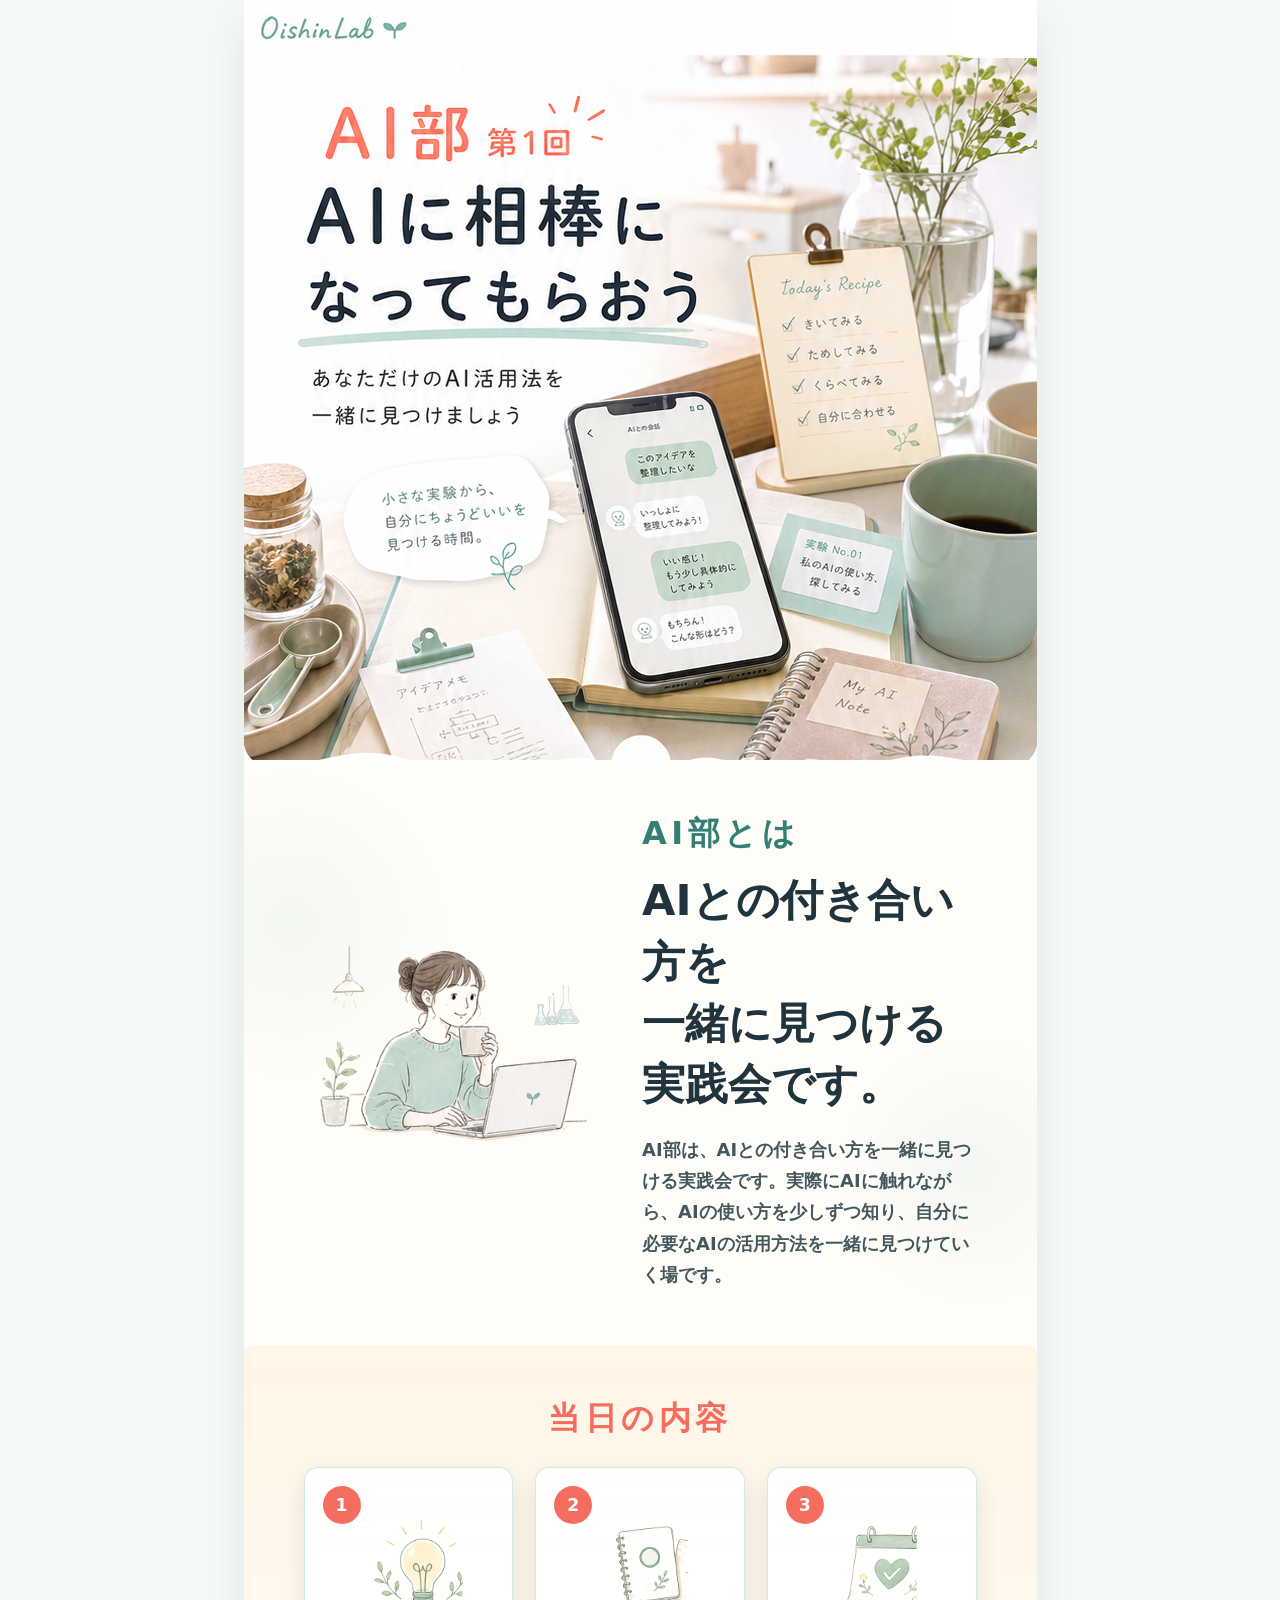
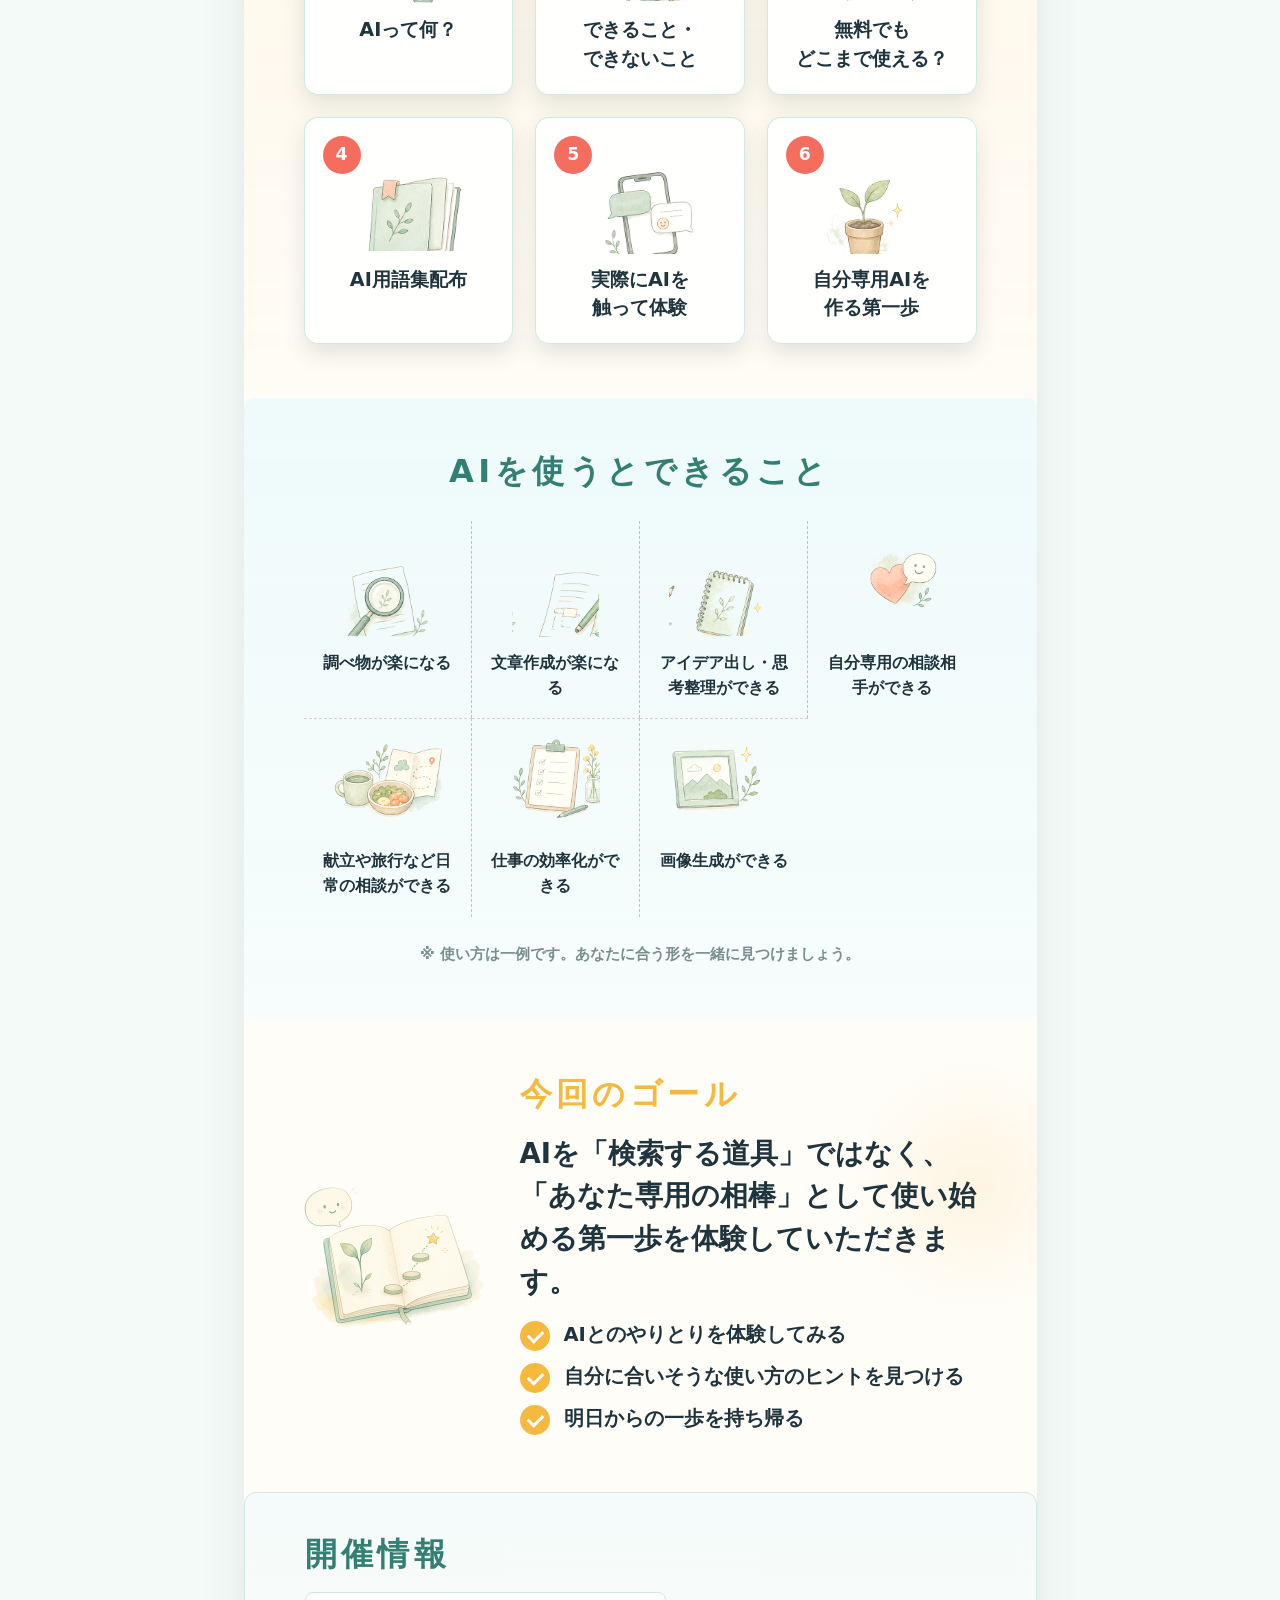
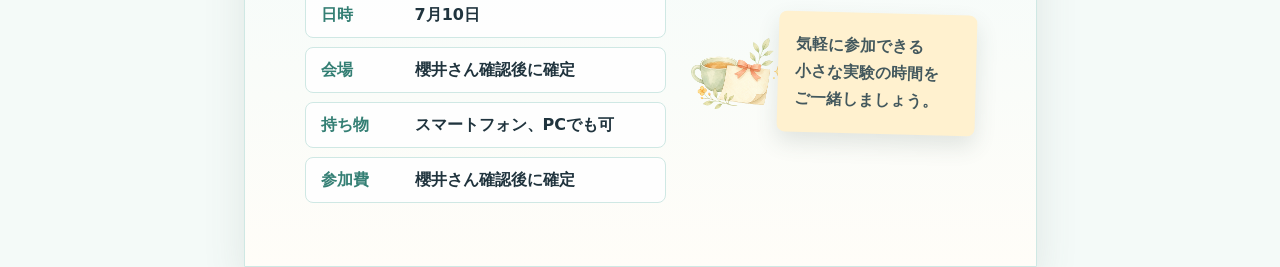
==== ai-bu-lp/index.html @ 0772663a "Add AI部 第1回 LP (ai-bu-lp) under /ai-bu-lp/ Codex-produced landing page for sharing with 桜井さん, deploy" ====
<!doctype html>
<html lang="ja">
  <head>
    <meta charset="utf-8">
    <meta name="viewport" content="width=device-width, initial-scale=1">
    <title>AI部 第1回 | AIに相棒になってもらおう</title>
    <meta name="description" content="AI部 第1回「AIに相棒になってもらおう」の案内ページです。AIとの付き合い方を一緒に見つける実践会です。">
    <link rel="stylesheet" href="./styles.css?v=dedupe-illustrations-20260704">
  </head>
  <body>
    <main class="lp" aria-label="AI部 第1回 LP">
      <section class="hero" aria-labelledby="hero-title">
        <img src="./assets/e-plan-hero.png" alt="">
        <div class="hero-text sr-only">
          <p>AI部 第1回</p>
          <h1 id="hero-title">AIに相棒になってもらおう</h1>
          <p>あなただけのAI活用法を一緒に見つけましょう</p>
        </div>
      </section>

      <section class="about section" aria-labelledby="about-title">
        <div class="about-illust" aria-hidden="true">
          <img src="./assets/illustrations-clean/about-illustration.png" alt="">
        </div>
        <div class="about-copy">
          <p class="section-label green" id="about-title">AI部とは</p>
          <h2>AIとの付き合い方を<br>一緒に見つける<br>実践会です。</h2>
          <p>
            AI部は、AIとの付き合い方を一緒に見つける実践会です。実際にAIに触れながら、AIの使い方を少しずつ知り、自分に必要なAIの活用方法を一緒に見つけていく場です。
          </p>
        </div>
      </section>

      <section class="program section warm-band" aria-labelledby="program-title">
        <p class="section-label coral center" id="program-title">当日の内容</p>
        <div class="program-grid">
          <article class="program-card">
            <span class="number">1</span>
            <img src="./assets/illustrations-clean/program-ai-what.png" alt="">
            <h3>AIって何？</h3>
          </article>
          <article class="program-card">
            <span class="number">2</span>
            <img src="./assets/illustrations-clean/program-can-cannot.png" alt="">
            <h3>できること・<br>できないこと</h3>
          </article>
          <article class="program-card">
            <span class="number">3</span>
            <img src="./assets/illustrations-clean/program-free.png" alt="">
            <h3>無料でも<br>どこまで使える？</h3>
          </article>
          <article class="program-card">
            <span class="number">4</span>
            <img src="./assets/illustrations-clean/program-glossary.png" alt="">
            <h3>AI用語集配布</h3>
          </article>
          <article class="program-card">
            <span class="number">5</span>
            <img src="./assets/illustrations-clean/program-touch.png" alt="">
            <h3>実際にAIを<br>触って体験</h3>
          </article>
          <article class="program-card">
            <span class="number">6</span>
            <img src="./assets/illustrations-clean/program-personal.png" alt="">
            <h3>自分専用AIを<br>作る第一歩</h3>
          </article>
        </div>
      </section>

      <section class="can-do section cool-band" aria-labelledby="can-do-title">
        <p class="section-label green center" id="can-do-title">AIを使うとできること</p>
        <div class="can-do-grid">
          <article>
            <img src="./assets/illustrations-clean/cando-search.png" alt="">
            <p>調べ物が楽になる</p>
          </article>
          <article>
            <img src="./assets/illustrations-clean/cando-writing.png" alt="">
            <p>文章作成が楽になる</p>
          </article>
          <article>
            <img src="./assets/illustrations-clean/cando-ideas.png" alt="">
            <p>アイデア出し・思考整理ができる</p>
          </article>
          <article>
            <img src="./assets/illustrations-clean/cando-companion.png" alt="">
            <p>自分専用の相談相手ができる</p>
          </article>
          <article>
            <img src="./assets/illustrations-clean/cando-daily.png" alt="">
            <p>献立や旅行など日常の相談ができる</p>
          </article>
          <article>
            <img src="./assets/illustrations-clean/cando-work.png" alt="">
            <p>仕事の効率化ができる</p>
          </article>
          <article>
            <img src="./assets/illustrations-clean/cando-image.png" alt="">
            <p>画像生成ができる</p>
          </article>
        </div>
        <p class="note">※ 使い方は一例です。あなたに合う形を一緒に見つけましょう。</p>
      </section>

      <section class="goal section" aria-labelledby="goal-title">
        <div class="goal-illust" aria-hidden="true">
          <img src="./assets/illustrations-clean/goal-first-step.png" alt="">
        </div>
        <div class="goal-copy">
          <p class="section-label yellow" id="goal-title">今回のゴール</p>
          <p class="goal-lead">AIを「検索する道具」ではなく、「あなた専用の相棒」として使い始める第一歩を体験していただきます。</p>
          <ul>
            <li>AIとのやりとりを体験してみる</li>
            <li>自分に合いそうな使い方のヒントを見つける</li>
            <li>明日からの一歩を持ち帰る</li>
          </ul>
        </div>
      </section>

      <section class="event section" aria-labelledby="event-title">
        <div class="event-copy">
          <p class="section-label green" id="event-title">開催情報</p>
          <dl>
            <div><dt>日時</dt><dd>7月10日</dd></div>
            <div><dt>会場</dt><dd>櫻井さん確認後に確定</dd></div>
            <div><dt>持ち物</dt><dd>スマートフォン、PCでも可</dd></div>
            <div><dt>参加費</dt><dd>櫻井さん確認後に確定</dd></div>
          </dl>
        </div>
        <div class="event-note" aria-hidden="true">
          <img src="./assets/illustrations-clean/event-invitation.png" alt="">
          <p><span>気軽に参加できる</span><span>小さな実験の時間を</span><span>ご一緒しましょう。</span></p>
        </div>
      </section>
    </main>
  </body>
</html>
---- ai-bu-lp/styles.css ----
:root {
  color-scheme: light;
  --paper: #fffdf8;
  --white: #fffefa;
  --warm: #fff6e8;
  --cool: #effafa;
  --mint: #6fb5aa;
  --mint-dark: #347f74;
  --coral: #f56d5f;
  --yellow: #f5b93f;
  --ink: #20343e;
  --text: #43585d;
  --muted: #7b8e8f;
  --line: #cfe8e4;
  --shadow: 0 10px 22px rgba(62, 83, 76, 0.14);
  font-family: "Hiragino Maru Gothic ProN", "Yu Gothic", "Hiragino Sans", system-ui, sans-serif;
}

* {
  box-sizing: border-box;
}

body {
  margin: 0;
  background: #f4faf8;
  color: var(--text);
  font-size: 16px;
  line-height: 1.75;
}

img,
svg {
  display: block;
}

.lp {
  width: min(100%, 793px);
  margin-inline: auto;
  overflow: hidden;
  background: var(--paper);
  box-shadow: 0 18px 40px rgba(70, 91, 84, 0.12);
}

.hero {
  position: relative;
  background: #fff;
}

.hero::after {
  content: "";
  position: absolute;
  top: 0;
  right: 0;
  width: 86px;
  height: 58px;
  border-radius: 0 0 0 20px;
  background: #fff;
}

.hero img {
  width: 100%;
  height: auto;
}

.sr-only {
  position: absolute;
  width: 1px;
  height: 1px;
  padding: 0;
  margin: -1px;
  overflow: hidden;
  clip: rect(0, 0, 0, 0);
  white-space: nowrap;
  border: 0;
}

.section {
  padding: 54px clamp(26px, 7vw, 60px);
}

.section-label {
  margin: 0 0 18px;
  font-size: clamp(1.62rem, 4vw, 2rem);
  font-weight: 900;
  line-height: 1.2;
  letter-spacing: 0.14em;
}

.green {
  color: var(--mint-dark);
}

.coral {
  color: var(--coral);
}

.yellow {
  color: var(--yellow);
}

.center {
  text-align: center;
}

.about {
  display: grid;
  grid-template-columns: 0.95fr 1.05fr;
  gap: 36px;
  align-items: center;
  background:
    radial-gradient(circle at 6% 28%, rgba(111, 181, 170, 0.08), transparent 18%),
    radial-gradient(circle at 92% 70%, rgba(111, 181, 170, 0.08), transparent 16%),
    var(--paper);
}

.about-illust {
  position: relative;
  min-height: 230px;
}

.about-illust img {
  width: 100%;
  max-width: 410px;
  margin-inline: auto;
}

.desk-line {
  position: absolute;
  left: 8%;
  right: 3%;
  bottom: 31px;
  height: 1px;
  background: rgba(52, 127, 116, 0.2);
}

.about-copy h2 {
  margin: 0 0 18px;
  color: var(--ink);
  font-size: clamp(1.95rem, 5.3vw, 2.7rem);
  font-weight: 900;
  line-height: 1.42;
  letter-spacing: 0;
}

.about-copy p:not(.section-label) {
  margin: 0;
  color: var(--text);
  font-size: clamp(1rem, 2.3vw, 1.12rem);
  font-weight: 700;
}

.warm-band,
.cool-band {
  border-radius: 10px;
}

.warm-band {
  background:
    linear-gradient(180deg, rgba(255, 246, 232, 0.92), rgba(255, 252, 246, 0.98)),
    var(--warm);
}

.cool-band {
  background:
    linear-gradient(180deg, rgba(239, 250, 250, 0.96), rgba(246, 253, 252, 0.98)),
    var(--cool);
}

.program-grid {
  display: grid;
  grid-template-columns: repeat(3, minmax(0, 1fr));
  gap: 22px;
  margin-top: 30px;
}

.program-card {
  position: relative;
  min-height: 196px;
  padding: 24px 16px 20px;
  background: rgba(255, 255, 255, 0.9);
  border: 1px solid rgba(207, 232, 228, 0.95);
  border-radius: 14px;
  box-shadow: var(--shadow);
  text-align: center;
}

.program-card::after {
  content: "";
  position: absolute;
  inset: 8px;
  border-radius: 10px;
  border: 1px solid rgba(255, 255, 255, 0.7);
  pointer-events: none;
}

.number {
  position: absolute;
  top: 18px;
  left: 18px;
  display: grid;
  place-items: center;
  width: 38px;
  height: 38px;
  border-radius: 50%;
  background: var(--coral);
  color: #fff;
  font-size: 1.08rem;
  font-weight: 900;
}

.program-card img {
  width: 134px;
  height: 104px;
  object-fit: contain;
  margin: 8px auto 12px;
  filter: saturate(1.04) contrast(1.03);
}

.program-card h3 {
  margin: 0;
  color: var(--ink);
  font-size: clamp(1.02rem, 2.4vw, 1.2rem);
  font-weight: 900;
  line-height: 1.5;
}

.can-do-grid {
  display: grid;
  grid-template-columns: repeat(4, minmax(0, 1fr));
  margin-top: 30px;
}

.can-do-grid article {
  min-height: 176px;
  padding: 20px 14px 18px;
  display: grid;
  align-content: start;
  justify-items: center;
  gap: 13px;
  border-right: 1px dashed rgba(52, 127, 116, 0.38);
}

.can-do-grid article:nth-child(4),
.can-do-grid article:last-child {
  border-right: 0;
}

.can-do-grid article:nth-child(n + 5) {
  border-top: 1px dashed rgba(52, 127, 116, 0.26);
}

.can-do-grid img {
  width: 126px;
  height: 96px;
  object-fit: contain;
  filter: saturate(1.07) contrast(1.06);
}

.can-do-grid p {
  margin: 0;
  color: var(--ink);
  font-size: clamp(0.9rem, 2vw, 1.02rem);
  font-weight: 850;
  line-height: 1.55;
  text-align: center;
}

.note {
  margin: 24px 0 0;
  color: var(--muted);
  font-size: 0.95rem;
  font-weight: 700;
  text-align: center;
}

.goal {
  display: grid;
  grid-template-columns: 180px minmax(0, 1fr);
  gap: 36px;
  align-items: center;
  background:
    radial-gradient(circle at 92% 35%, rgba(245, 185, 63, 0.12), transparent 16%),
    var(--paper);
}

.goal-illust img {
  width: 190px;
  max-width: 100%;
  margin-inline: auto;
}

.goal-lead {
  margin: 0 0 18px;
  color: var(--ink);
  font-size: clamp(1.25rem, 3.2vw, 1.72rem);
  font-weight: 900;
  line-height: 1.55;
}

.goal ul {
  margin: 0;
  padding: 0;
  list-style: none;
}

.goal li {
  position: relative;
  min-height: 34px;
  padding-left: 44px;
  color: var(--ink);
  font-size: clamp(1rem, 2.45vw, 1.22rem);
  font-weight: 850;
  line-height: 1.5;
}

.goal li + li {
  margin-top: 8px;
}

.goal li::before {
  content: "";
  position: absolute;
  left: 0;
  top: 1px;
  width: 30px;
  height: 30px;
  border-radius: 50%;
  background: var(--yellow);
}

.goal li::after {
  content: "";
  position: absolute;
  left: 8px;
  top: 10px;
  width: 12px;
  height: 7px;
  border-left: 3px solid #fff;
  border-bottom: 3px solid #fff;
  transform: rotate(-45deg);
}

.event {
  display: grid;
  grid-template-columns: minmax(0, 1fr) 286px;
  gap: 24px;
  align-items: center;
  padding-top: 42px;
  background: linear-gradient(180deg, #f4fbfa, #fffdf8);
  border: 1px solid var(--line);
  border-radius: 12px 12px 0 0;
}

.event dl {
  margin: 0;
}

.event dl div {
  display: grid;
  grid-template-columns: 94px minmax(0, 1fr);
  align-items: center;
  min-height: 46px;
  margin-bottom: 9px;
  padding: 8px 15px;
  background: rgba(255, 255, 255, 0.82);
  border: 1px solid var(--line);
  border-radius: 8px;
}

.event dt {
  color: var(--mint-dark);
  font-weight: 900;
}

.event dd {
  margin: 0;
  color: var(--ink);
  font-weight: 850;
}

.event-note {
  display: grid;
  grid-template-columns: 76px minmax(0, 1fr);
  align-items: center;
  gap: 12px;
}

.event-note img {
  width: 92px;
}

.event-note p {
  margin: 0;
  min-width: 178px;
  padding: 20px 17px;
  background: #fff1cf;
  border-radius: 8px;
  color: var(--text);
  font-size: 0.98rem;
  font-weight: 850;
  line-height: 1.72;
  box-shadow: var(--shadow);
  transform: rotate(1.5deg);
}

.event-note p span {
  display: block;
  white-space: nowrap;
}

@media (max-width: 680px) {
  .lp {
    box-shadow: none;
  }

  .section {
    padding: 42px 24px;
  }

  .about,
  .goal,
  .event {
    grid-template-columns: 1fr;
    text-align: center;
  }

  .about-copy h2 {
    font-size: 2rem;
  }

  .about-illust {
    min-height: 145px;
  }

  .about-illust img {
    width: 76%;
    max-width: 260px;
  }

  .program-grid {
    grid-template-columns: repeat(2, minmax(0, 1fr));
    gap: 14px;
  }

  .program-card {
    min-height: 178px;
    padding: 22px 10px 17px;
  }

  .program-card img {
    width: 112px;
    height: 84px;
    margin-top: 18px;
  }

  .number {
    top: 13px;
    left: 13px;
    width: 34px;
    height: 34px;
  }

  .can-do-grid {
    grid-template-columns: repeat(2, minmax(0, 1fr));
  }

  .can-do-grid article {
    min-height: 160px;
    border-right: 0;
    border-bottom: 1px dashed rgba(52, 127, 116, 0.28);
  }

  .can-do-grid article:nth-child(odd) {
    border-right: 1px dashed rgba(52, 127, 116, 0.28);
  }

  .can-do-grid article:nth-child(n + 5) {
    border-top: 0;
  }

  .can-do-grid article:last-child {
    grid-column: 1 / -1;
    min-height: 136px;
    border-right: 0;
  }

  .goal-illust img {
    margin-inline: auto;
  }

  .goal-lead {
    font-size: 1.35rem;
  }

  .goal li {
    text-align: left;
  }

  .event-note {
    grid-template-columns: 78px minmax(0, max-content);
    justify-content: center;
    text-align: left;
  }

  .event-note p {
    min-width: 178px;
  }
}

@media (max-width: 430px) {
  .section {
    padding-inline: 18px;
  }

  .program-grid {
    gap: 12px;
  }

  .program-card {
    min-height: 170px;
  }

  .program-card h3 {
    font-size: 0.95rem;
  }

  .can-do-grid p {
    font-size: 0.9rem;
  }

  .event dl div {
    grid-template-columns: 78px minmax(0, 1fr);
    text-align: left;
    font-size: 0.92rem;
  }
}
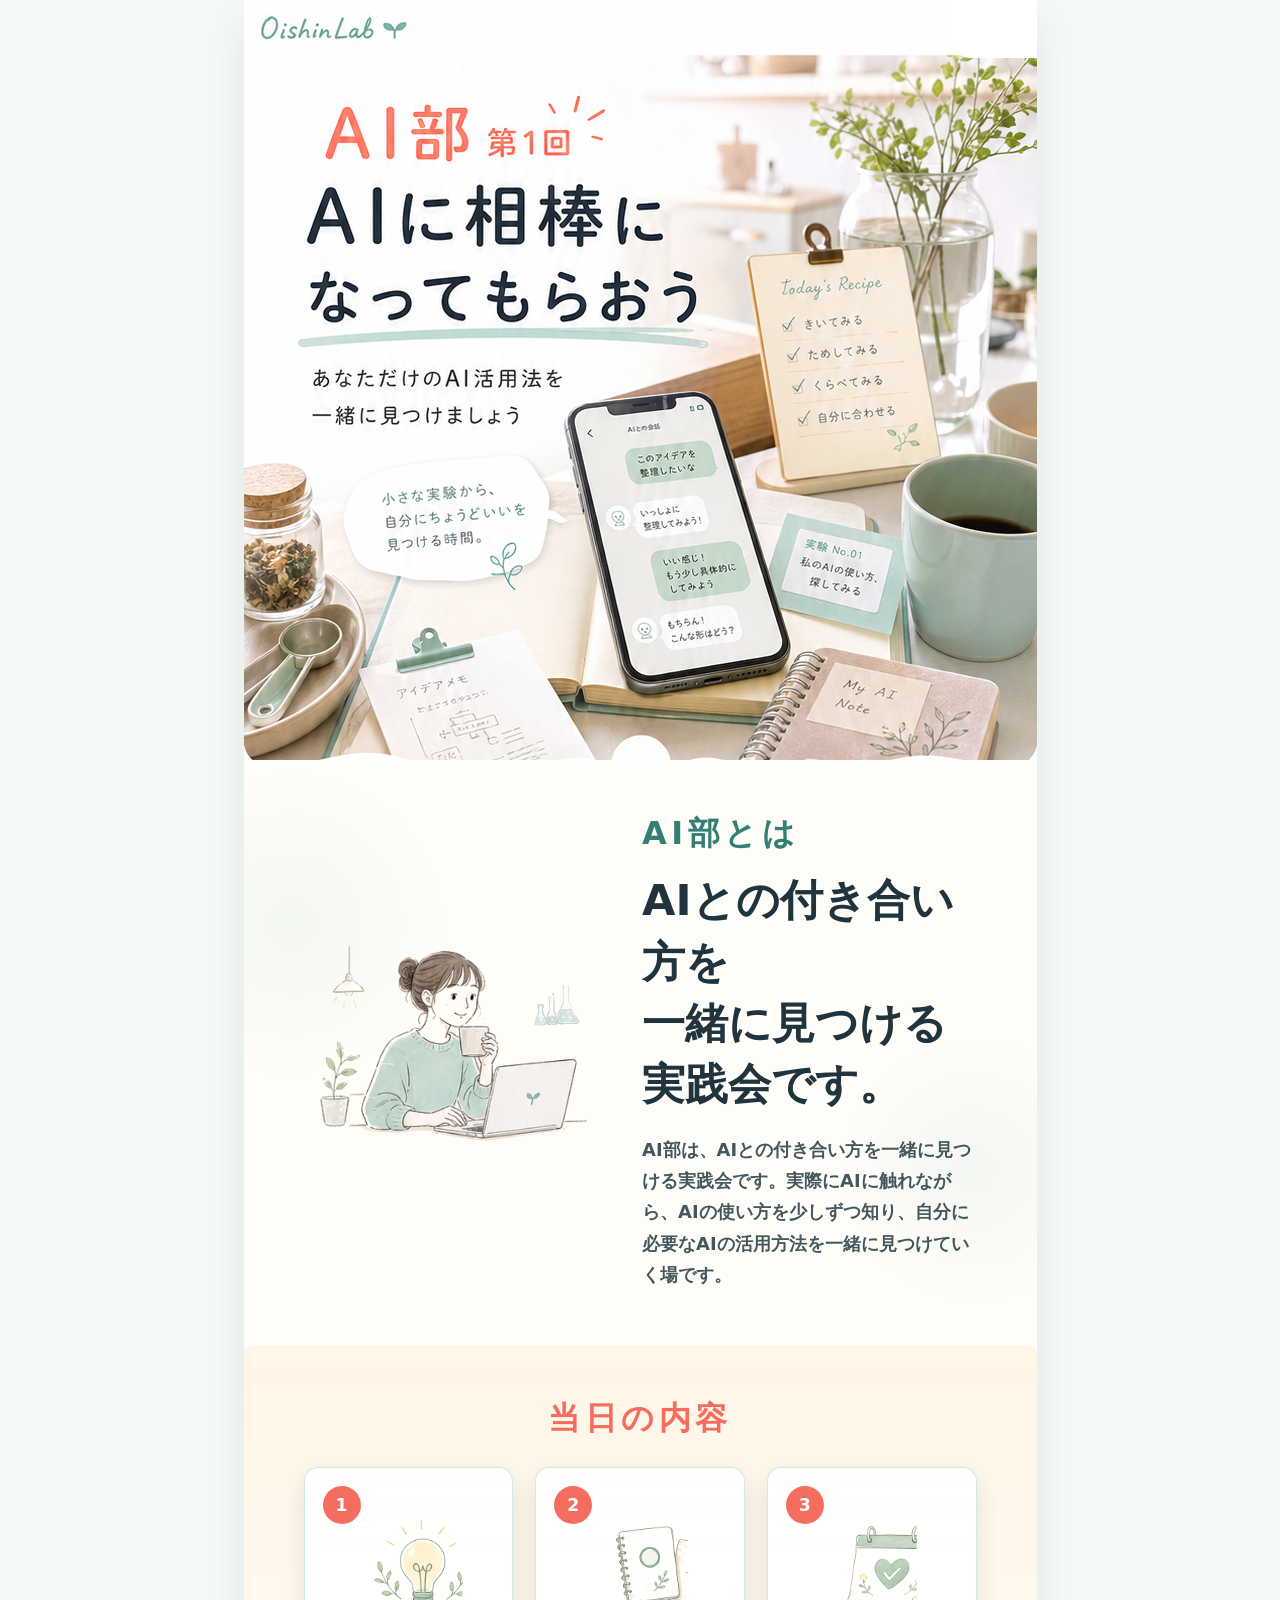
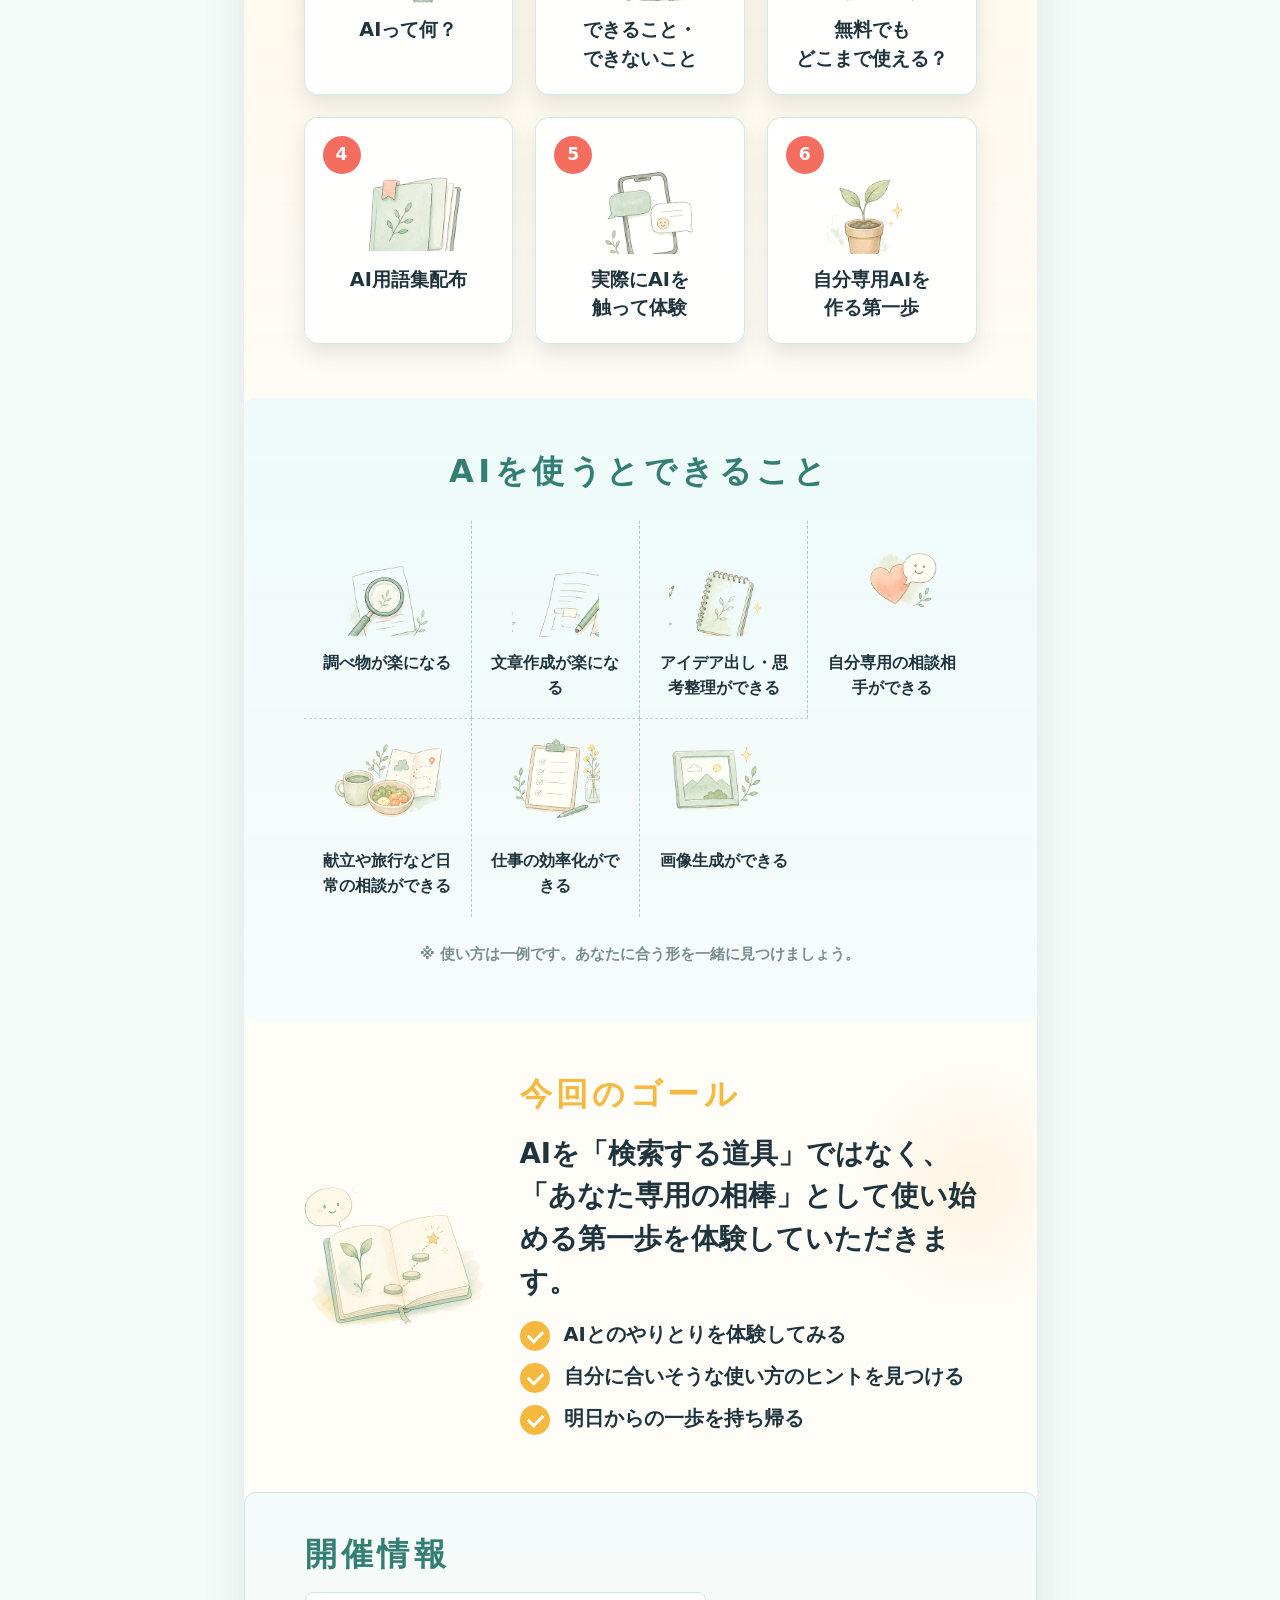
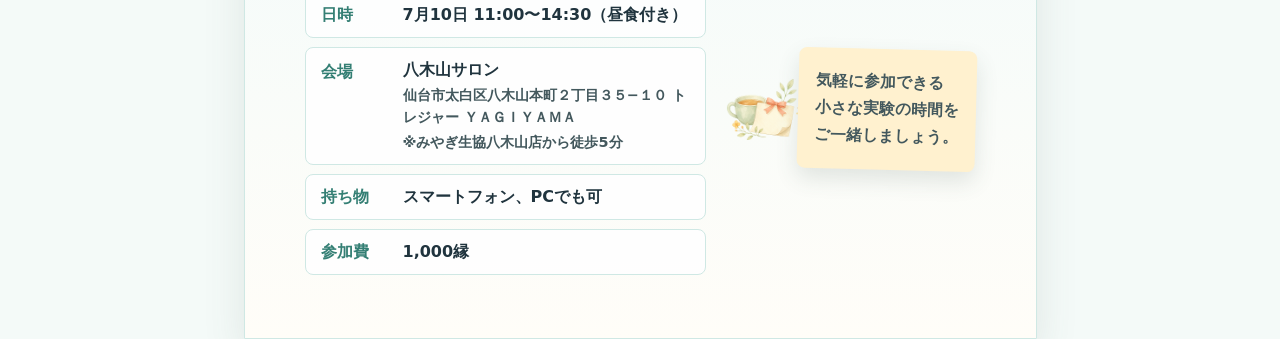
==== commit d18e3e5c: "Fill in AI部LP event details (venue, time, fee) Codex update after 桜井さん confirmed the missing venue/t" ====
--- a/ai-bu-lp/index.html
+++ b/ai-bu-lp/index.html
@@ -121,10 +121,17 @@
         <div class="event-copy">
           <p class="section-label green" id="event-title">開催情報</p>
           <dl>
-            <div><dt>日時</dt><dd>7月10日</dd></div>
-            <div><dt>会場</dt><dd>櫻井さん確認後に確定</dd></div>
+            <div><dt>日時</dt><dd>7月10日 11:00〜14:30（昼食付き）</dd></div>
+            <div class="venue-row">
+              <dt>会場</dt>
+              <dd>
+                八木山サロン
+                <span>仙台市太白区八木山本町２丁目３５−１０ トレジャー ＹＡＧＩＹＡＭＡ</span>
+                <span>※みやぎ生協八木山店から徒歩5分</span>
+              </dd>
+            </div>
             <div><dt>持ち物</dt><dd>スマートフォン、PCでも可</dd></div>
-            <div><dt>参加費</dt><dd>櫻井さん確認後に確定</dd></div>
+            <div><dt>参加費</dt><dd>1,000縁</dd></div>
           </dl>
         </div>
         <div class="event-note" aria-hidden="true">
--- a/ai-bu-lp/styles.css
+++ b/ai-bu-lp/styles.css
@@ -342,8 +342,8 @@
 
 .event {
   display: grid;
-  grid-template-columns: minmax(0, 1fr) 286px;
-  gap: 24px;
+  grid-template-columns: minmax(0, 1fr) 250px;
+  gap: 20px;
   align-items: center;
   padding-top: 42px;
   background: linear-gradient(180deg, #f4fbfa, #fffdf8);
@@ -357,7 +357,7 @@
 
 .event dl div {
   display: grid;
-  grid-template-columns: 94px minmax(0, 1fr);
+  grid-template-columns: 82px minmax(0, 1fr);
   align-items: center;
   min-height: 46px;
   margin-bottom: 9px;
@@ -367,6 +367,13 @@
   border-radius: 8px;
 }
 
+.event dl .venue-row {
+  align-items: start;
+  min-height: 88px;
+  padding-top: 10px;
+  padding-bottom: 10px;
+}
+
 .event dt {
   color: var(--mint-dark);
   font-weight: 900;
@@ -376,17 +383,27 @@
   margin: 0;
   color: var(--ink);
   font-weight: 850;
+  line-height: 1.45;
+}
+
+.event dd span {
+  display: block;
+  margin-top: 3px;
+  color: var(--text);
+  font-size: 0.9em;
+  font-weight: 750;
+  line-height: 1.55;
 }
 
 .event-note {
   display: grid;
-  grid-template-columns: 76px minmax(0, 1fr);
+  grid-template-columns: 62px minmax(0, 1fr);
   align-items: center;
-  gap: 12px;
+  gap: 10px;
 }
 
 .event-note img {
-  width: 92px;
+  width: 78px;
 }
 
 .event-note p {
@@ -533,4 +550,8 @@
     text-align: left;
     font-size: 0.92rem;
   }
-}
+
+  .event dl .venue-row {
+    min-height: 92px;
+  }
+}
